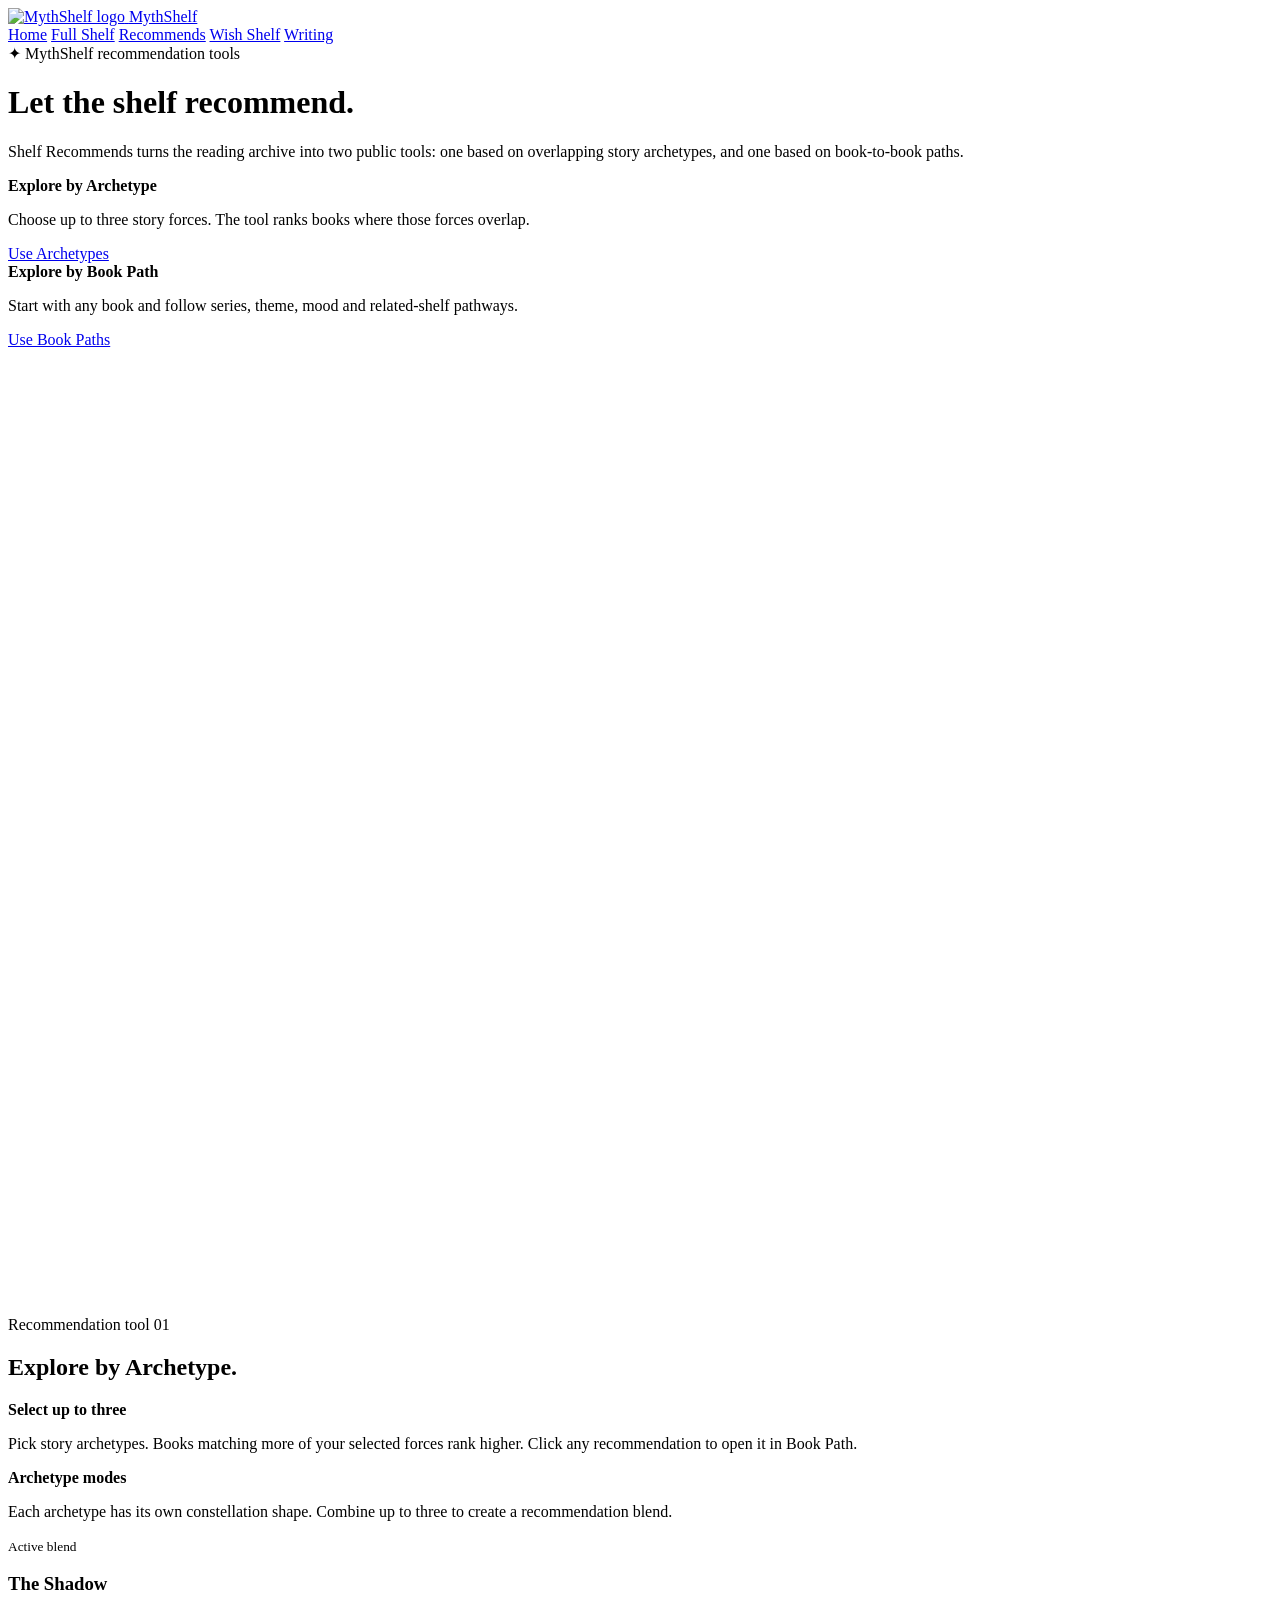
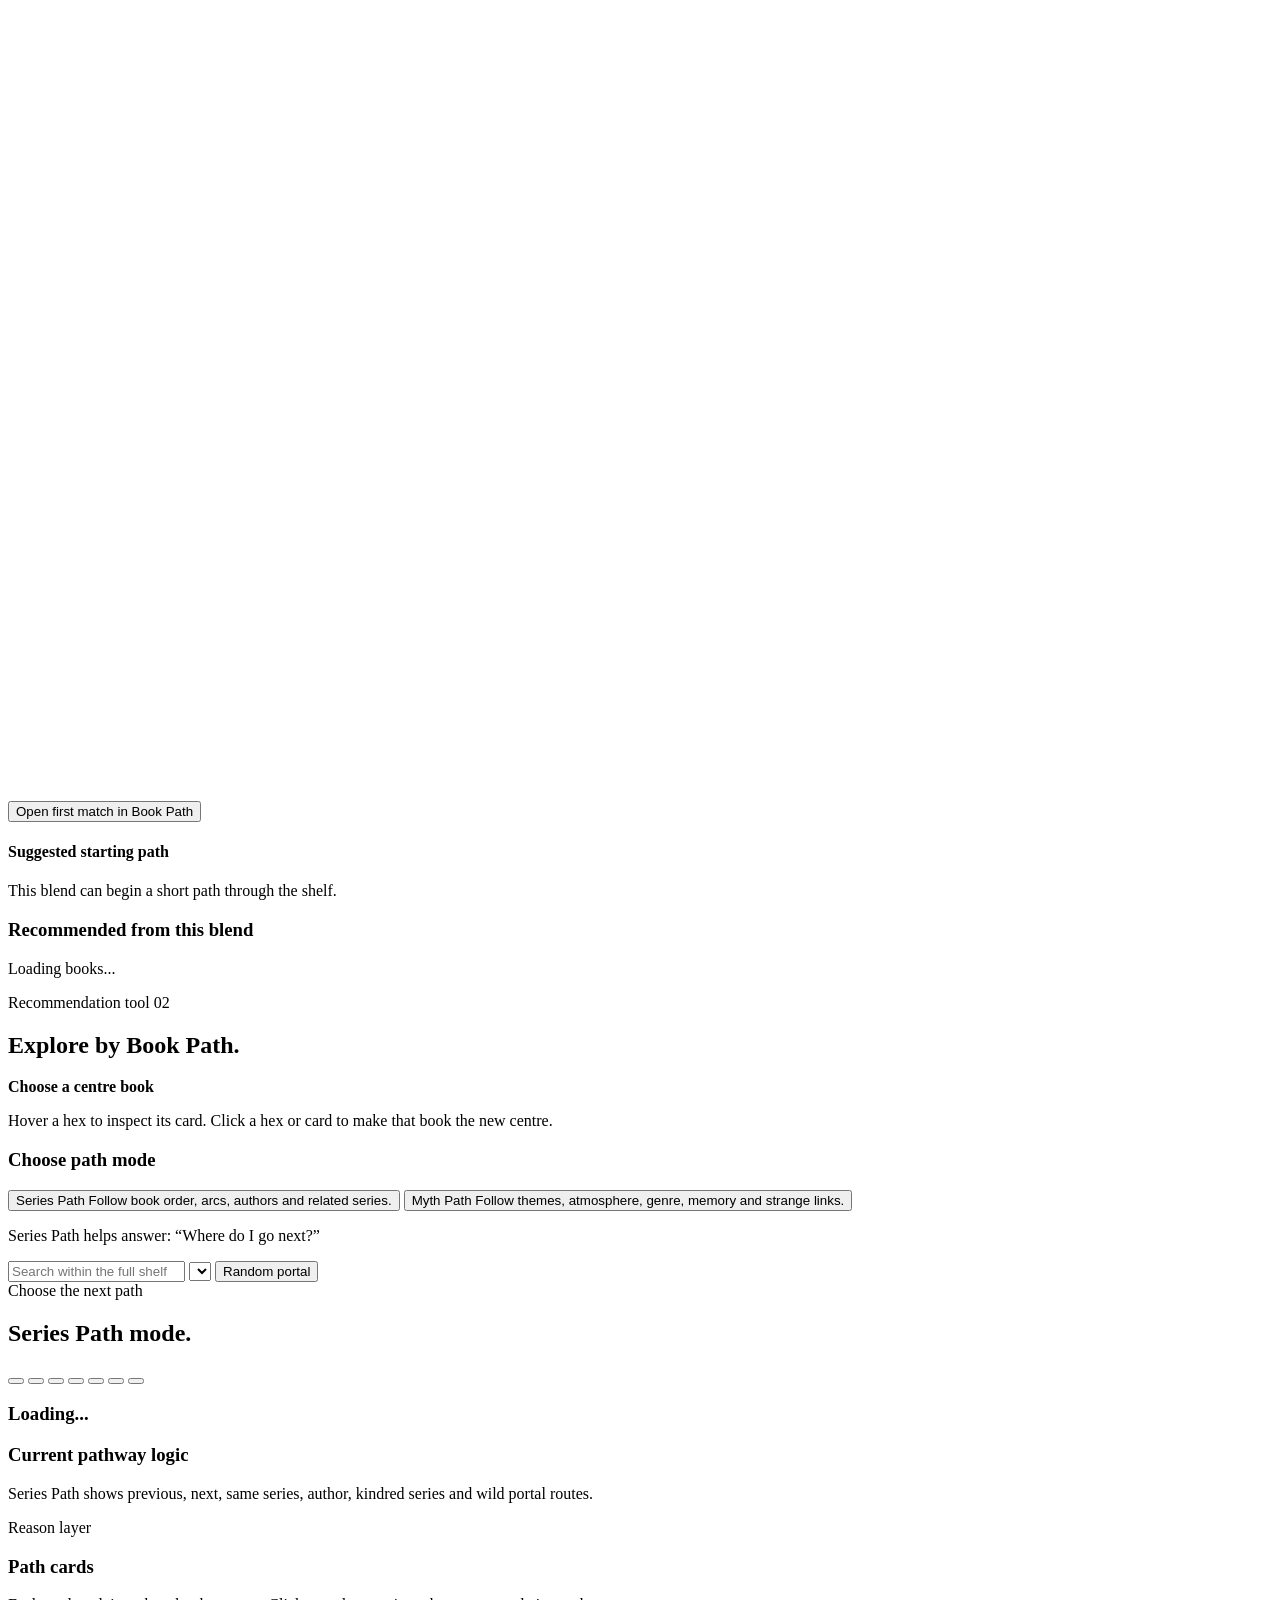
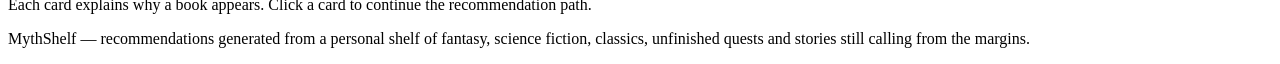
==== recommends.html @ b0944bff "Add files via upload" ====
<!DOCTYPE html>
<html lang="en">
<head>
  <meta charset="UTF-8" />
  <meta name="viewport" content="width=device-width, initial-scale=1.0" />
  <meta name="description" content="Shelf Recommends uses MythShelf's reading archive to generate recommendations by archetype blend or book-to-book pathway." />
  <title>Shelf Recommends | MythShelf</title>
  <link rel="icon" href="assets/mythicshelf-01.ico" sizes="any" />
  <link rel="shortcut icon" href="assets/mythicshelf-01.ico" />
  <link rel="stylesheet" href="assets/style.css" />
  <link rel="stylesheet" href="assets/recommends.css" />
</head>
<body>
  <main class="ms-site rec-page">
    <div class="ms-shell">
      <nav class="ms-nav">
        <a class="ms-brand" href="index.html">
          <img class="ms-logo-img" src="assets/mythicshelf-01.png" alt="MythShelf logo" />
          <span>MythShelf</span>
        </a>
        <div class="ms-links">
          <a href="index.html">Home</a>
          <a href="shelf.html">Full Shelf</a>
          <a href="recommends.html">Recommends</a>
          <a href="wish-shelf.html">Wish Shelf</a>
          <a href="writing.html">Writing</a>
        </div>
      </nav>

      <header class="rec-hero">
        <div class="rec-hero-copy">
          <div class="eyebrow">✦ MythShelf recommendation tools</div>
          <h1>Let the shelf <span>recommend.</span></h1>
          <p>
            Shelf Recommends turns the reading archive into two public tools: one based on overlapping story archetypes, and one based on book-to-book paths.
          </p>
          <div class="rec-entry-grid">
            <article class="rec-entry-card">
              <strong>Explore by Archetype</strong>
              <p>Choose up to three story forces. The tool ranks books where those forces overlap.</p>
              <a class="btn btn-primary" href="#archetypes">Use Archetypes</a>
            </article>
            <article class="rec-entry-card">
              <strong>Explore by Book Path</strong>
              <p>Start with any book and follow series, theme, mood and related-shelf pathways.</p>
              <a class="btn btn-secondary" href="#bookpaths">Use Book Paths</a>
            </article>
          </div>
        </div>
        <div class="rec-hero-card" aria-hidden="true">
          <svg class="rec-big-constellation" id="heroConstellation" viewBox="0 0 420 320"></svg>
        </div>
      </header>

      <section id="archetypes" class="rec-section">
        <div class="rec-section-head">
          <div>
            <div class="eyebrow">Recommendation tool 01</div>
            <h2>Explore by <span>Archetype.</span></h2>
          </div>
          <div class="rec-info-card">
            <strong>Select up to three</strong>
            <p>Pick story archetypes. Books matching more of your selected forces rank higher. Click any recommendation to open it in Book Path.</p>
          </div>
        </div>

        <div class="rec-selector-bar">
          <div>
            <strong>Archetype modes</strong>
            <p>Each archetype has its own constellation shape. Combine up to three to create a recommendation blend.</p>
          </div>
          <div class="rec-arc-mode-list" id="archetypeModeList"></div>
        </div>

        <div class="rec-archetype-tool">
          <article class="rec-constellation-box">
            <div class="rec-active-blend">
              <small>Active blend</small>
              <h3 id="archetypeTitle">The Shadow</h3>
            </div>
            <p id="archetypeDescription"></p>
            <svg class="rec-mini-constellation" id="miniConstellation" viewBox="0 0 420 260" aria-hidden="true"></svg>
            <div class="pill-row" id="archetypePills"></div>
            <button class="btn btn-primary" id="sendFirstToHex">Open first match in Book Path</button>
            <div class="rec-preview-path">
              <h4>Suggested starting path</h4>
              <p>This blend can begin a short path through the shelf.</p>
              <div class="rec-preview-chain" id="previewChain"></div>
            </div>
          </article>

          <article class="panel rec-recommendations-panel">
            <h3>Recommended from this blend</h3>
            <p id="matchCount">Loading books...</p>
            <div class="rec-arc-books" id="archetypeBooks"></div>
          </article>
        </div>
      </section>

      <section id="bookpaths" class="rec-section">
        <div class="rec-section-head">
          <div>
            <div class="eyebrow">Recommendation tool 02</div>
            <h2>Explore by <span>Book Path.</span></h2>
          </div>
          <div class="rec-info-card">
            <strong>Choose a centre book</strong>
            <p>Hover a hex to inspect its card. Click a hex or card to make that book the new centre.</p>
          </div>
        </div>

        <div class="rec-mode-panel">
          <h3>Choose path mode</h3>
          <div class="rec-mode-toggle">
            <button class="rec-mode-btn active" data-mode="series">
              Series Path
              <span>Follow book order, arcs, authors and related series.</span>
            </button>
            <button class="rec-mode-btn" data-mode="myth">
              Myth Path
              <span>Follow themes, atmosphere, genre, memory and strange links.</span>
            </button>
          </div>
          <p id="modeDescription">Series Path helps answer: “Where do I go next?”</p>
          <div class="rec-controls">
            <input id="bookSearch" type="search" placeholder="Search within the full shelf..." />
            <select id="bookSelect"></select>
            <button class="btn btn-secondary" id="randomButton">Random portal</button>
          </div>
        </div>

        <section class="rec-board-panel" id="board">
          <div class="rec-board-title">
            <div>
              <div class="eyebrow">Choose the next path</div>
              <h2 id="boardTitle">Series Path <span>mode.</span></h2>
            </div>
            <p id="boardDescription"></p>
          </div>

          <div class="rec-hex-board">
            <div class="rec-connector c1"></div><div class="rec-connector c2"></div><div class="rec-connector c3"></div>
            <div class="rec-connector c4"></div><div class="rec-connector c5"></div><div class="rec-connector c6"></div>
            <button class="rec-hex rec-hex-center" id="centerHex"></button>
            <button class="rec-hex rec-hex-pos-1 fade-in" data-slot="0"></button>
            <button class="rec-hex rec-hex-pos-2 fade-in" data-slot="1"></button>
            <button class="rec-hex rec-hex-pos-3 fade-in" data-slot="2"></button>
            <button class="rec-hex rec-hex-pos-4 fade-in" data-slot="3"></button>
            <button class="rec-hex rec-hex-pos-5 fade-in" data-slot="4"></button>
            <button class="rec-hex rec-hex-pos-6 fade-in" data-slot="5"></button>
          </div>
        </section>

        <section class="rec-current-info">
          <article class="panel">
            <h3 id="currentTitle">Loading...</h3>
            <p id="currentMeta"></p>
            <div class="pill-row" id="currentPills"></div>
            <p id="currentHook"></p>
          </article>
          <article class="panel">
            <h3>Current pathway logic</h3>
            <p id="currentLogic">Series Path shows previous, next, same series, author, kindred series and wild portal routes.</p>
          </article>
        </section>

        <section class="rec-path-cards-wrap" id="pathcards">
          <div class="rec-path-cards-head">
            <div>
              <div class="eyebrow">Reason layer</div>
              <h3>Path cards</h3>
            </div>
            <p>Each card explains why a book appears. Click a card to continue the recommendation path.</p>
          </div>
          <div class="rec-path-cards" id="pathCards"></div>
        </section>
      </section>

      <p class="footer">MythShelf — recommendations generated from a personal shelf of fantasy, science fiction, classics, unfinished quests and stories still calling from the margins.</p>
    </div>
  </main>
  <script src="assets/recommends.js"></script>
</body>
</html>
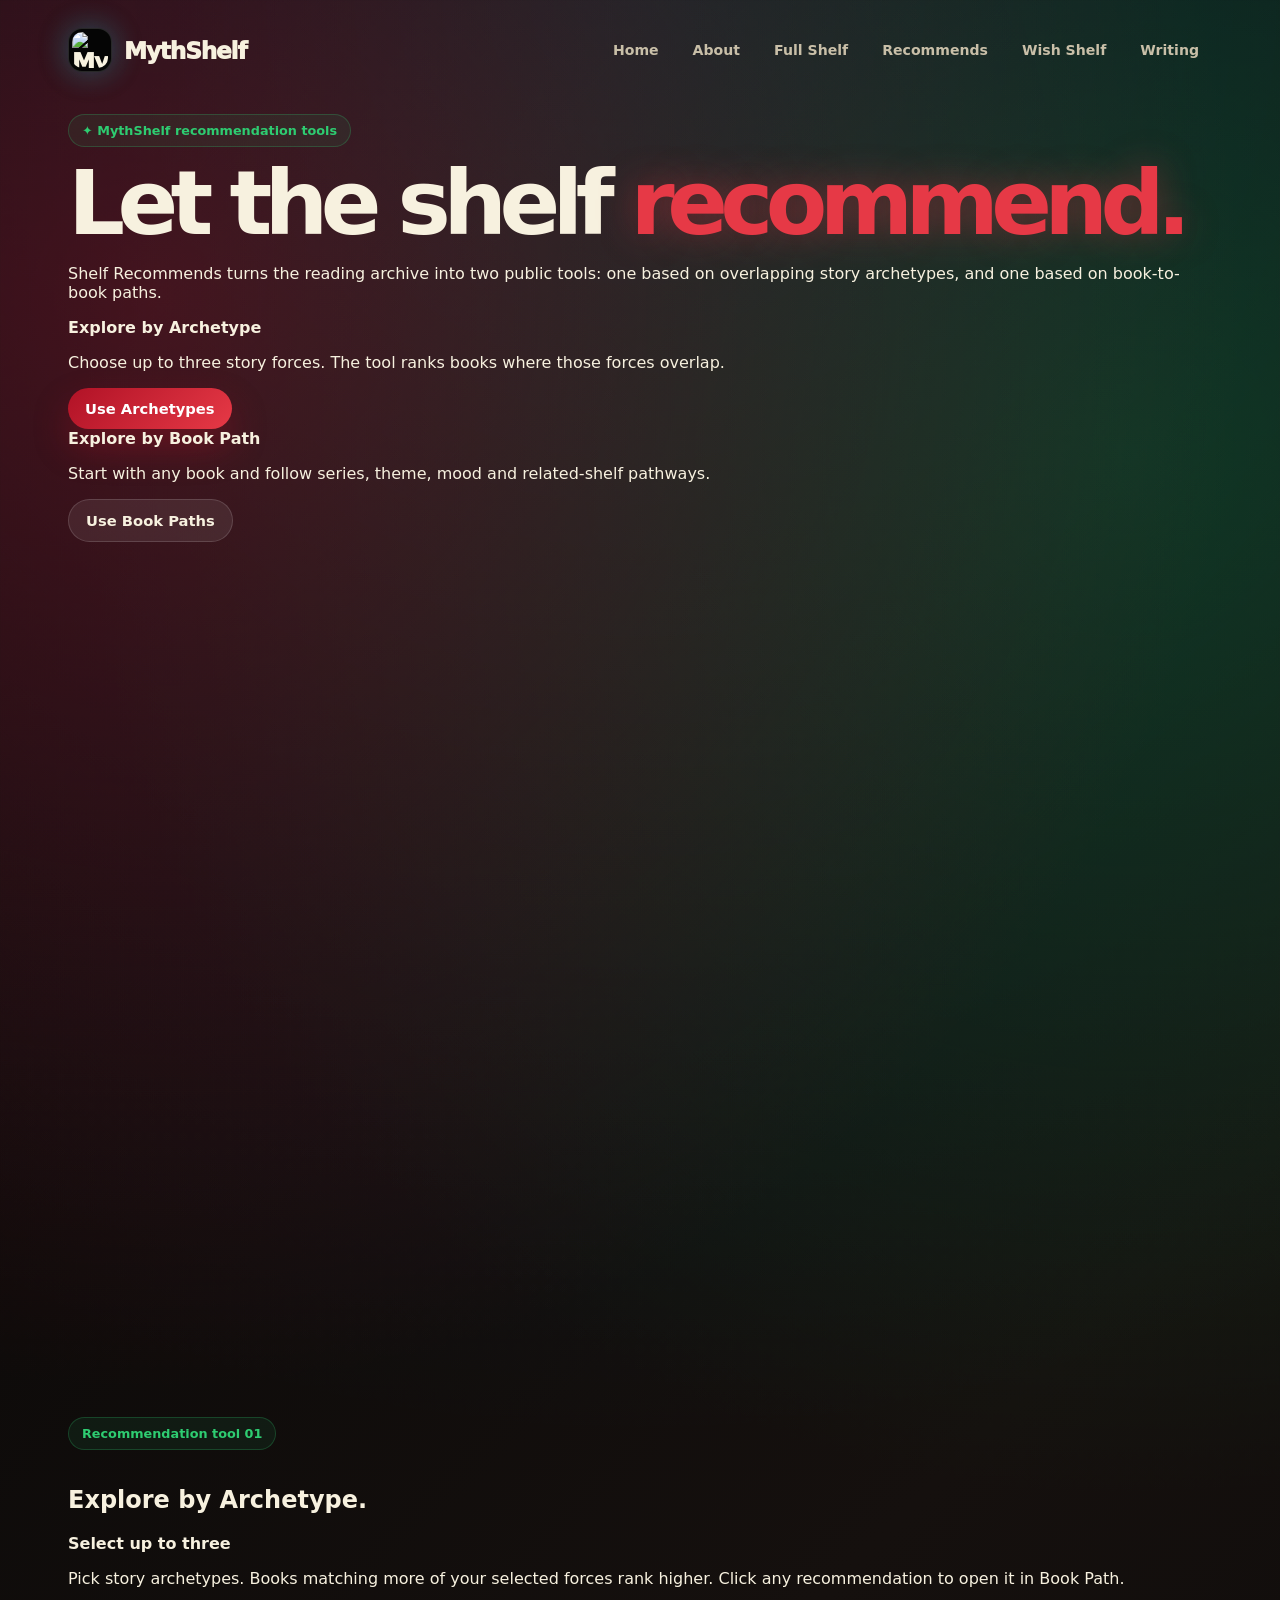
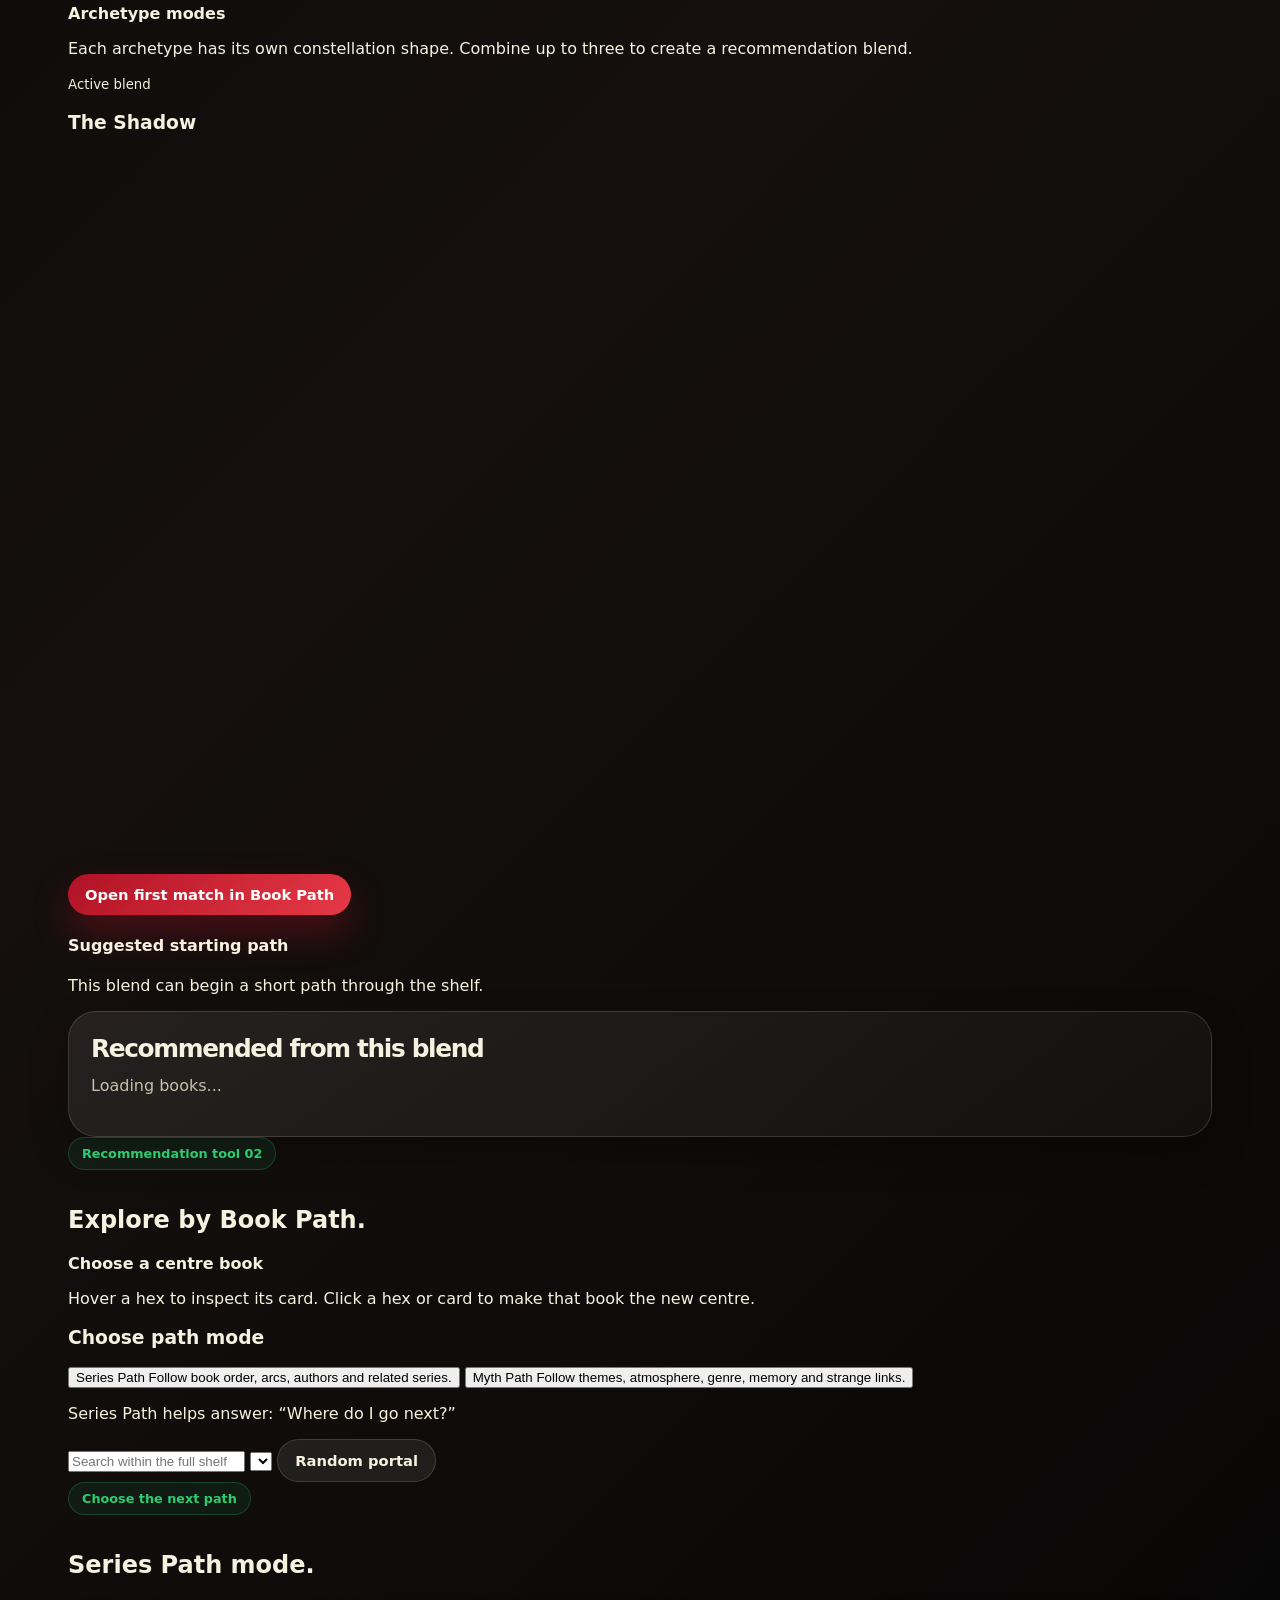
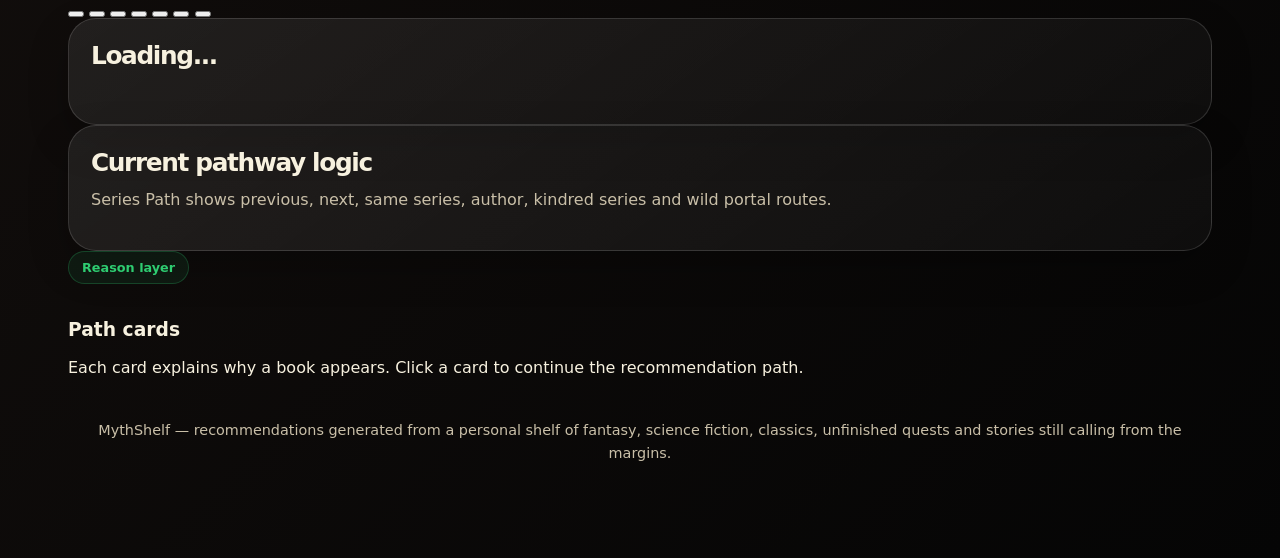
==== commit 5d028ea1: "Add files via upload" ====
--- a/recommends.html
+++ b/recommends.html
@@ -20,6 +20,7 @@
         </a>
         <div class="ms-links">
           <a href="index.html">Home</a>
+          <a href="about.html">About</a>
           <a href="shelf.html">Full Shelf</a>
           <a href="recommends.html">Recommends</a>
           <a href="wish-shelf.html">Wish Shelf</a>
--- a/assets/style.css
+++ b/assets/style.css
@@ -0,0 +1,132 @@
+
+:root {
+  --black:#050505;
+  --panel:rgba(255,255,255,.07);
+  --panel2:rgba(255,255,255,.11);
+  --line:rgba(255,255,255,.14);
+  --cream:#f7f1df;
+  --muted:#c9bfa8;
+  --red:#b11226;
+  --red2:#e63946;
+  --green:#0f7a3a;
+  --green2:#2ecc71;
+  --blue:#18a8ff;
+}
+*{box-sizing:border-box}
+html{scroll-behavior:smooth}
+body{margin:0;background:#050505;color:var(--cream);font-family:Inter,system-ui,-apple-system,BlinkMacSystemFont,"Segoe UI",sans-serif}
+.ms-site{min-height:100vh;background:
+  radial-gradient(circle at 12% 8%,rgba(177,18,38,.35),transparent 30%),
+  radial-gradient(circle at 88% 12%,rgba(15,122,58,.32),transparent 30%),
+  radial-gradient(circle at 50% 0%,rgba(24,168,255,.13),transparent 38%),
+  linear-gradient(135deg,#050505,#15100e 48%,#050505)}
+.ms-shell{max-width:1180px;margin:0 auto;padding:28px 18px 80px}
+.ms-nav{display:flex;justify-content:space-between;align-items:center;gap:14px;margin-bottom:42px}
+.ms-brand{display:flex;align-items:center;gap:12px;font-size:1.45rem;font-weight:950;letter-spacing:-.05em;text-decoration:none;color:var(--cream)}
+.ms-logo-img{width:44px;height:44px;border-radius:14px;object-fit:contain;background:#050505;padding:3px;border:1px solid var(--line);box-shadow:0 0 30px rgba(24,168,255,.24),0 0 34px rgba(46,204,113,.18)}
+.ms-mark{width:44px;height:44px;border-radius:16px;display:grid;place-items:center;background:linear-gradient(135deg,rgba(46,204,113,.9),transparent 42%),linear-gradient(315deg,rgba(24,168,255,.9),transparent 40%),linear-gradient(135deg,var(--red),#050505 52%,var(--green));border:1px solid var(--line);box-shadow:0 0 30px rgba(24,168,255,.24),0 0 34px rgba(46,204,113,.18)}
+.ms-links{display:flex;flex-wrap:wrap;gap:8px}
+.ms-links a{color:var(--muted);text-decoration:none;padding:9px 12px;border-radius:999px;border:1px solid transparent;font-size:.88rem;font-weight:750}
+.ms-links a:hover,.ms-links a.active{color:var(--cream);border-color:var(--line);background:rgba(255,255,255,.06)}
+.hero{display:grid;grid-template-columns:1.05fr .95fr;gap:34px;align-items:center;margin-bottom:30px}
+.eyebrow{display:inline-flex;color:var(--green2);background:rgba(46,204,113,.08);border:1px solid rgba(46,204,113,.24);padding:8px 13px;border-radius:999px;font-size:.8rem;font-weight:850;margin-bottom:16px}
+h1{font-size:clamp(2.9rem,7vw,5.9rem);line-height:.9;letter-spacing:-.085em;margin:0 0 20px}
+h1 span,.section-head h2 span{color:var(--red2);text-shadow:0 0 38px rgba(230,57,70,.42)}
+.hero p,.section-head p,.intro{color:var(--muted);font-size:1.05rem;line-height:1.7;margin:0}
+.hero p,.intro{max-width:760px;margin-bottom:22px}
+.actions{display:flex;flex-wrap:wrap;gap:12px}
+.btn{border:0;border-radius:999px;padding:12px 17px;font-weight:850;cursor:pointer;text-decoration:none;display:inline-flex;align-items:center;justify-content:center;color:white;font-family:inherit;font-size:.92rem}
+.btn-primary{background:linear-gradient(135deg,var(--red),var(--red2));box-shadow:0 18px 35px rgba(177,18,38,.35)}
+.btn-secondary{background:rgba(255,255,255,.08);border:1px solid var(--line);color:var(--cream)}
+.btn-green{background:linear-gradient(135deg,var(--green),var(--green2));color:#031208}
+.hero-panel{border-radius:34px;min-height:430px;background:linear-gradient(145deg,rgba(255,255,255,.09),rgba(255,255,255,.03));border:1px solid var(--line);box-shadow:0 24px 70px rgba(0,0,0,.42);padding:22px;position:relative;overflow:hidden}
+.hero-panel:before{content:"";position:absolute;inset:-80px;background:
+  radial-gradient(circle at 28% 35%,rgba(230,57,70,.25),transparent 30%),
+  radial-gradient(circle at 76% 28%,rgba(46,204,113,.22),transparent 28%),
+  radial-gradient(circle at 55% 20%,rgba(24,168,255,.16),transparent 28%);filter:blur(16px)}
+.feature-stack{position:relative;z-index:2;height:100%;display:grid;grid-template-columns:repeat(3,1fr);gap:12px;align-items:end}
+.float-book{min-height:270px;border-radius:20px;padding:15px;border:1px solid rgba(255,255,255,.17);box-shadow:0 20px 40px rgba(0,0,0,.45);display:flex;flex-direction:column;justify-content:space-between;background-size:cover;background-position:center;position:relative;overflow:hidden}
+.float-book:after{content:"";position:absolute;inset:0;background:linear-gradient(180deg,rgba(0,0,0,.1),rgba(0,0,0,.86))}
+.float-book > *{position:relative;z-index:2}
+.float-book:nth-child(1){transform:translateY(42px) rotate(-5deg)}
+.float-book:nth-child(2){min-height:350px;transform:rotate(2deg)}
+.float-book:nth-child(3){transform:translateY(58px) rotate(5deg)}
+.float-book small{text-transform:uppercase;letter-spacing:.13em;color:rgba(255,255,255,.82);font-size:.68rem;font-weight:900}
+.float-book strong{font-size:1.45rem;line-height:.98;letter-spacing:-.055em;text-shadow:0 3px 20px rgba(0,0,0,.8)}
+.stats{display:grid;grid-template-columns:repeat(4,1fr);gap:13px;margin:26px 0 36px}
+.stat{background:var(--panel);border:1px solid var(--line);border-radius:22px;padding:17px}
+.stat strong{display:block;font-size:1.85rem;letter-spacing:-.06em}
+.stat span{color:var(--muted);font-size:.88rem}
+.section-head{display:flex;justify-content:space-between;gap:22px;align-items:end;margin:50px 0 18px}
+.section-head h2{margin:0;font-size:clamp(1.9rem,4vw,3.15rem);letter-spacing:-.065em}
+.section-head p{max-width:540px}
+.card-grid{display:grid;gap:16px}
+.grid-4{grid-template-columns:repeat(4,1fr)}
+.grid-3{grid-template-columns:repeat(3,1fr)}
+.grid-2{grid-template-columns:repeat(2,1fr)}
+.panel{border-radius:28px;padding:22px;background:linear-gradient(145deg,rgba(255,255,255,.08),rgba(255,255,255,.03));border:1px solid var(--line);box-shadow:0 16px 38px rgba(0,0,0,.25)}
+.panel h3{margin:0 0 10px;font-size:1.55rem;letter-spacing:-.055em}
+.panel p{color:var(--muted);line-height:1.58;margin:0 0 16px}
+.book-card{background:linear-gradient(180deg,rgba(255,255,255,.075),rgba(255,255,255,.03));border:1px solid var(--line);border-radius:24px;overflow:hidden;box-shadow:0 14px 34px rgba(0,0,0,.28);transition:.25s ease}
+.book-card:hover{transform:translateY(-5px);border-color:rgba(255,255,255,.25);box-shadow:0 24px 50px rgba(0,0,0,.44)}
+.cover{height:230px;padding:15px;background-size:cover;background-position:center;display:flex;flex-direction:column;justify-content:space-between;position:relative;overflow:hidden}
+.cover:after{content:"";position:absolute;inset:0;background:linear-gradient(180deg,rgba(0,0,0,.08),rgba(0,0,0,.82))}
+.cover small,.cover strong,.rank{position:relative;z-index:2}
+.cover small{color:rgba(255,255,255,.82);text-transform:uppercase;letter-spacing:.12em;font-size:.64rem;font-weight:900}
+.cover strong{font-size:1.28rem;line-height:1;letter-spacing:-.05em;text-shadow:0 3px 18px rgba(0,0,0,.8)}
+.rank{width:34px;height:34px;display:grid;place-items:center;border-radius:999px;background:linear-gradient(135deg,var(--red),var(--green));border:1px solid rgba(255,255,255,.25);font-size:.82rem;font-weight:950}
+.red{background:linear-gradient(145deg,#1b0308,#b11226 58%,#050505)}
+.green{background:linear-gradient(145deg,#031409,#0f7a3a 58%,#050505)}
+.mixed{background:linear-gradient(145deg,#050505,#b11226 44%,#0f7a3a)}
+.dark{background:linear-gradient(145deg,#050505,#242424 48%,#b11226)}
+.blue{background:linear-gradient(145deg,#050505,#18a8ff 35%,#0f7a3a)}
+.book-body{padding:14px}
+.book-body h3{margin:0 0 4px;font-size:.98rem;line-height:1.15;letter-spacing:-.035em}
+.meta{color:var(--muted);font-size:.78rem;line-height:1.35;margin-bottom:10px}
+.pill-row{display:flex;flex-wrap:wrap;gap:6px;margin-bottom:10px}
+.pill{display:inline-flex;padding:5px 7px;border-radius:999px;border:1px solid var(--line);background:rgba(255,255,255,.07);color:var(--cream);font-size:.68rem;font-weight:800}
+.pill.score{background:rgba(230,57,70,.14);border-color:rgba(230,57,70,.28);color:#ffd9de}
+.pill.status{background:rgba(46,204,113,.1);border-color:rgba(46,204,113,.25);color:#dcffe9}
+.pill.blue-pill{background:rgba(24,168,255,.13);border-color:rgba(24,168,255,.3);color:#d9f1ff}
+.note{margin:0;color:var(--muted);font-size:.82rem;line-height:1.48}
+.carousel-wrap{overflow:hidden;border-radius:28px;border:1px solid var(--line);background:rgba(255,255,255,.035);padding:16px;position:relative}
+.carousel-wrap:before,.carousel-wrap:after{content:"";position:absolute;top:0;width:90px;height:100%;z-index:4;pointer-events:none}
+.carousel-wrap:before{left:0;background:linear-gradient(90deg,#090706,transparent)}
+.carousel-wrap:after{right:0;background:linear-gradient(270deg,#090706,transparent)}
+.carousel-track{display:flex;gap:16px;width:max-content;animation:slide 45s linear infinite}
+.carousel-wrap:hover .carousel-track{animation-play-state:paused}
+@keyframes slide{from{transform:translateX(0)}to{transform:translateX(-50%)}}
+.carousel-card{width:220px;flex:0 0 220px}
+.era-count{font-size:2.25rem;font-weight:950;letter-spacing:-.07em;color:var(--green2);margin-bottom:12px}
+.teaser-link{color:var(--green2);text-decoration:none;font-weight:900;display:inline-flex;margin-top:6px}
+.form{display:grid;gap:10px}
+.form input,.form textarea,.form select{width:100%;background:#080808;color:var(--cream);border:1px solid var(--line);border-radius:18px;padding:13px 15px;font-family:inherit;outline:none}
+.form textarea{min-height:110px;resize:vertical}
+.form-message{color:var(--green2);font-size:.9rem;min-height:1.1rem}
+.controls{background:var(--panel);border:1px solid var(--line);border-radius:28px;padding:16px;display:grid;gap:14px;margin-bottom:20px}
+.search-row{display:flex;gap:10px;flex-wrap:wrap}
+.search-row input,.search-row select{flex:1;min-width:220px;background:#080808;color:var(--cream);border:1px solid var(--line);border-radius:999px;padding:13px 15px;outline:none;font-family:inherit}
+.chip-row{display:flex;gap:8px;flex-wrap:wrap}
+.chip{border:1px solid var(--line);background:rgba(255,255,255,.06);color:var(--cream);padding:9px 11px;border-radius:999px;cursor:pointer;font-weight:800;font-size:.78rem;font-family:inherit}
+.chip.active,.chip:hover{background:linear-gradient(135deg,var(--green),var(--red));border-color:transparent}
+.footer{text-align:center;color:var(--muted);font-size:.9rem;line-height:1.55;margin-top:42px}
+@media(max-width:980px){.hero,.grid-2{grid-template-columns:1fr}.grid-4,.grid-3{grid-template-columns:repeat(2,1fr)}.stats{grid-template-columns:repeat(2,1fr)}}
+@media(max-width:650px){.ms-nav,.section-head{align-items:flex-start;flex-direction:column}.ms-links{width:100%}.feature-stack,.stats,.grid-4,.grid-3,.grid-2{grid-template-columns:1fr}.float-book,.float-book:nth-child(1),.float-book:nth-child(2),.float-book:nth-child(3){min-height:220px;transform:none}.cover{height:270px}}
+
+/* Dynamic Top Voted Quests */
+.vote-card h3{margin:0 0 8px;font-size:1.35rem;line-height:1.05;letter-spacing:-.05em}
+.vote-card p{margin:0 0 12px;color:var(--muted);line-height:1.45}
+
+
+/* About page */
+.about-hero{display:grid;grid-template-columns:.9fr 1.1fr;gap:34px;align-items:center;margin:42px 0 64px}
+.about-logo-panel{position:relative;min-height:420px;border:1px solid var(--line);border-radius:34px;background:
+  radial-gradient(circle at 35% 25%,rgba(46,204,113,.28),transparent 34%),
+  radial-gradient(circle at 70% 45%,rgba(24,168,255,.22),transparent 34%),
+  radial-gradient(circle at 50% 80%,rgba(230,57,70,.2),transparent 36%),
+  linear-gradient(145deg,rgba(255,255,255,.08),rgba(255,255,255,.025));box-shadow:0 24px 70px rgba(0,0,0,.42);display:grid;place-items:center;overflow:hidden}
+.about-logo-panel:before{content:"";position:absolute;inset:18px;border-radius:28px;border:1px solid rgba(255,255,255,.08);pointer-events:none}
+.about-logo-main{width:min(72%,360px);height:auto;position:relative;z-index:2;filter:drop-shadow(0 0 18px rgba(46,204,113,.35)) drop-shadow(0 0 28px rgba(24,168,255,.25))}
+.about-hero h1{font-size:clamp(2.6rem,6vw,5rem);line-height:.92;letter-spacing:-.08em;margin:0 0 20px}
+.about-hero p{font-size:1.08rem;max-width:720px;margin:0 0 22px}
+@media(max-width:900px){.about-hero{grid-template-columns:1fr}.about-logo-panel{min-height:320px}.about-logo-main{width:min(68%,280px)}}
